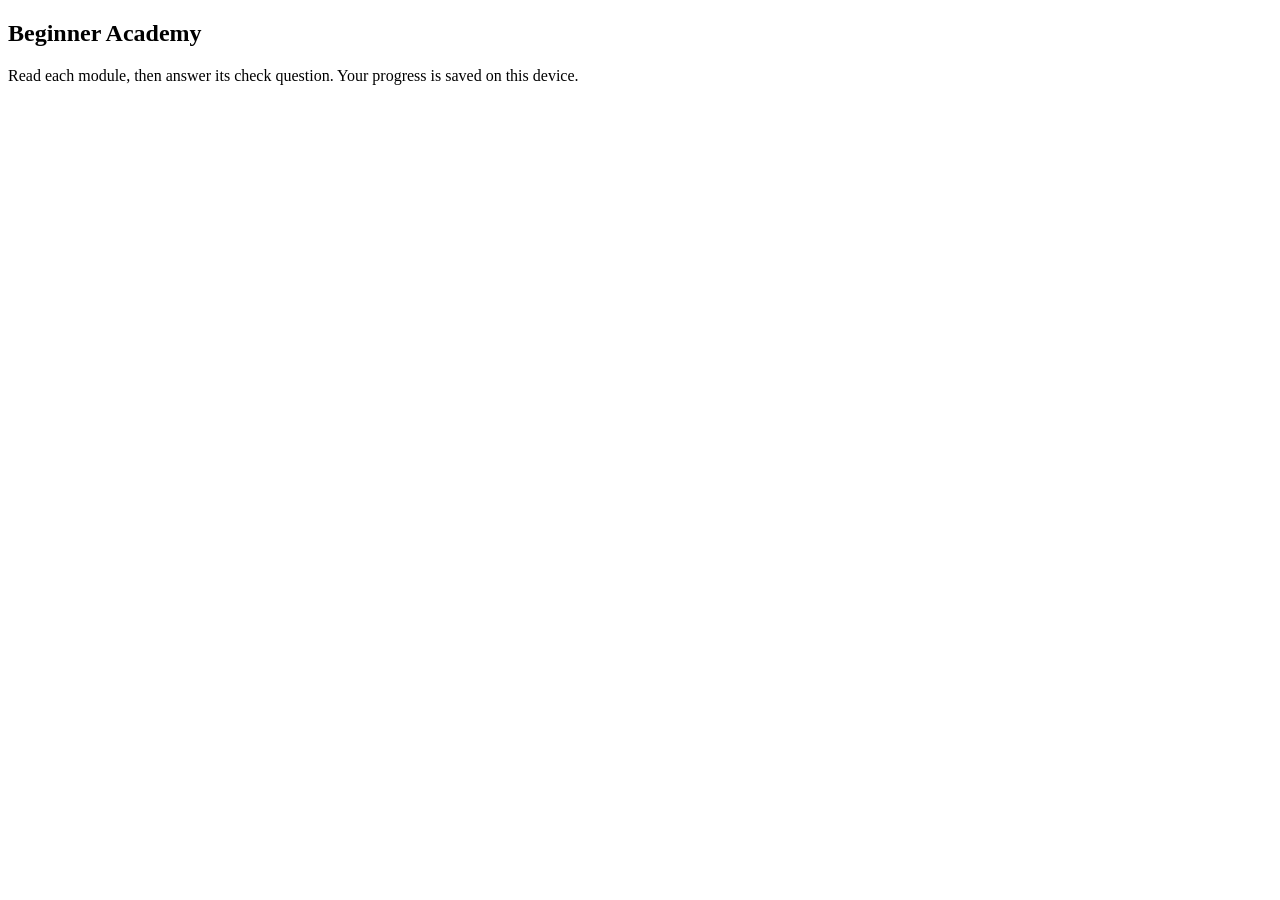
==== academy.html @ c8e4423b "Add files via upload" ====
<!doctype html><html lang=en><head><meta charset=utf-8><meta name=viewport content="width=device-width,initial-scale=1"><title>Beginner Academy | PIPSLAB Trading School</title><meta name=description content="Free beginner forex lessons with quizzes."><link rel=icon href=assets/logo.jpg><link rel=preconnect href=https://fonts.googleapis.com><link href="https://fonts.googleapis.com/css2?family=Nunito:wght@400;700;800;900&display=swap" rel=stylesheet><link rel=stylesheet href=assets/style.css></head><body data-page=academy><header class=top id=nav></header><main>
<section><div class=w><h1>Beginner Academy</h1><p>Read each module, then answer its check question. Your progress is saved on this device.</p><b id=pct></b><div class=bar><i id=fill></i></div><div id=mods></div></div></section>
</main><footer id=foot></footer><script src=assets/data.js></script><script src=assets/app.js></script></body></html>
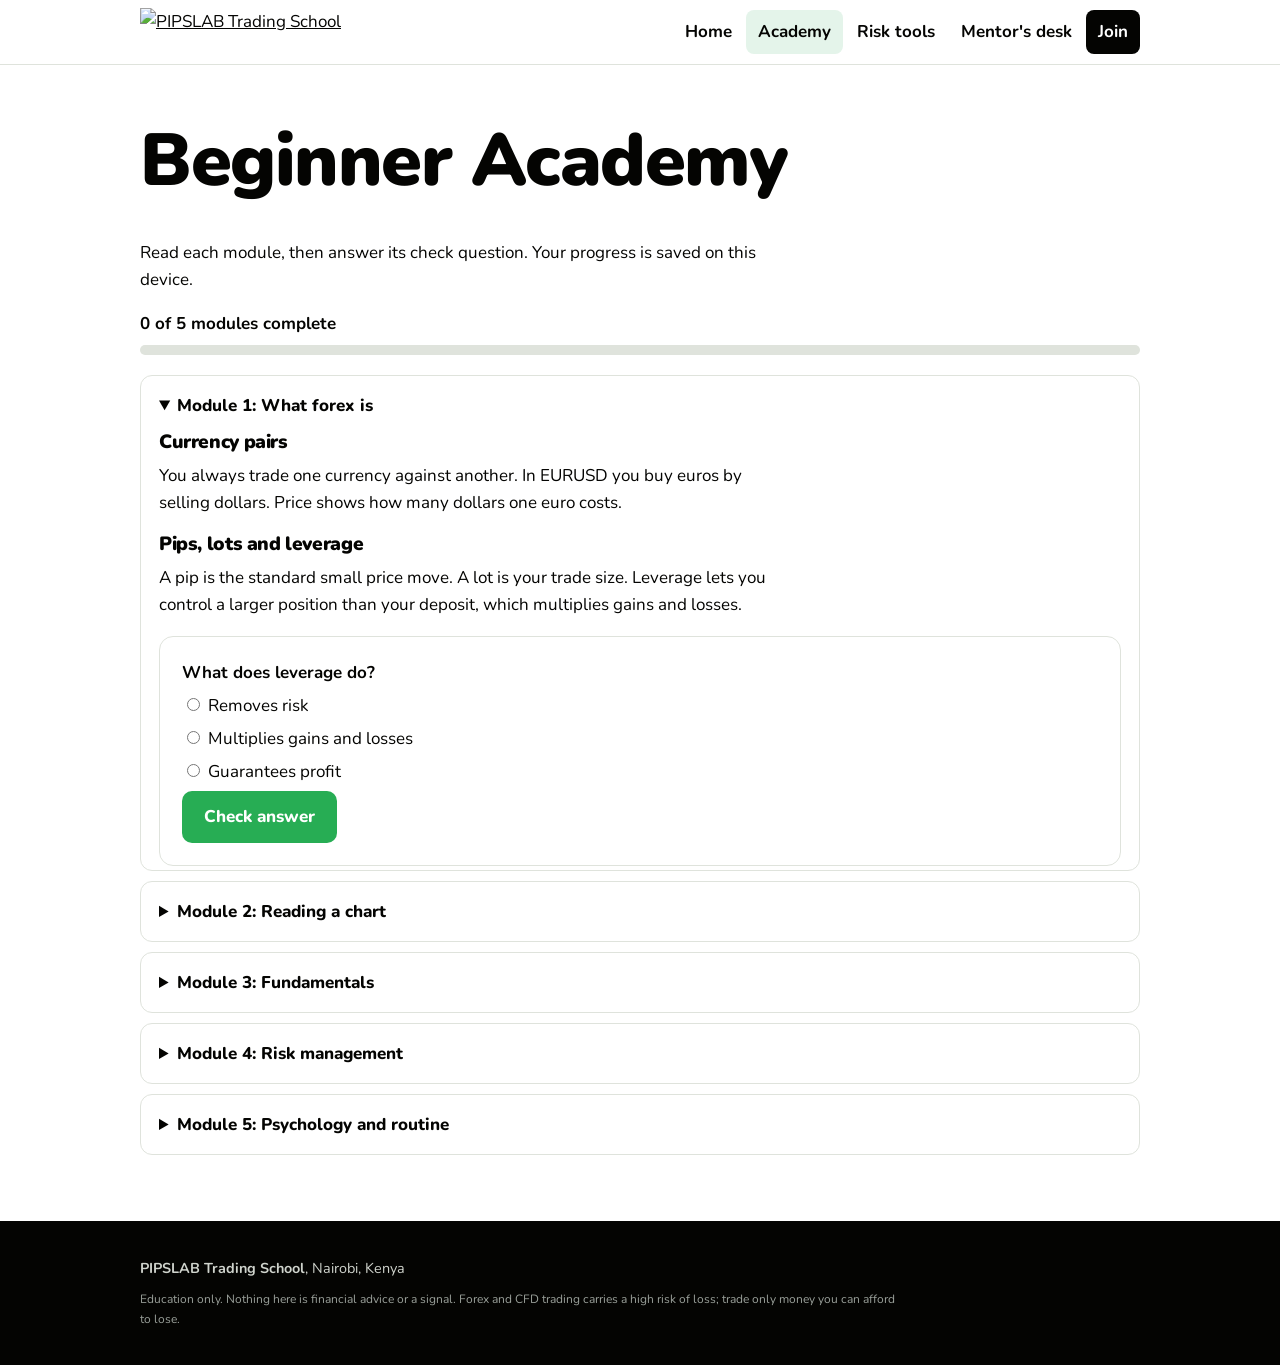
==== commit fe811776: "Add initial structure for academy.html" ====
--- a/academy.html
+++ b/academy.html
@@ -1,3 +1,3 @@
-<!doctype html><html lang=en><head><meta charset=utf-8><meta name=viewport content="width=device-width,initial-scale=1"><title>Beginner Academy | PIPSLAB Trading School</title><meta name=description content="Free beginner forex lessons with quizzes."><link rel=icon href=assets/logo.jpg><link rel=preconnect href=https://fonts.googleapis.com><link href="https://fonts.googleapis.com/css2?family=Nunito:wght@400;700;800;900&display=swap" rel=stylesheet><link rel=stylesheet href=assets/style.css></head><body data-page=academy><header class=top id=nav></header><main>
+<!doctype html><html lang=en><head><meta charset=utf-8><meta name=viewport content="width=device-width,initial-scale=1"><title>Beginner Academy | PIPSLAB Trading School</title><meta name=description content="Free beginner forex lessons with quizzes."><link rel=icon href=logo.jpg><link rel=preconnect href=https://fonts.googleapis.com><link href="https://fonts.googleapis.com/css2?family=Nunito:wght@400;700;800;900&display=swap" rel=stylesheet><link rel=stylesheet href=style.css></head><body data-page=academy><header class=top id=nav></header><main>
 <section><div class=w><h1>Beginner Academy</h1><p>Read each module, then answer its check question. Your progress is saved on this device.</p><b id=pct></b><div class=bar><i id=fill></i></div><div id=mods></div></div></section>
-</main><footer id=foot></footer><script src=assets/data.js></script><script src=assets/app.js></script></body></html>
+</main><footer id=foot></footer><script src=data.js></script><script src=app.js></script></body></html>
